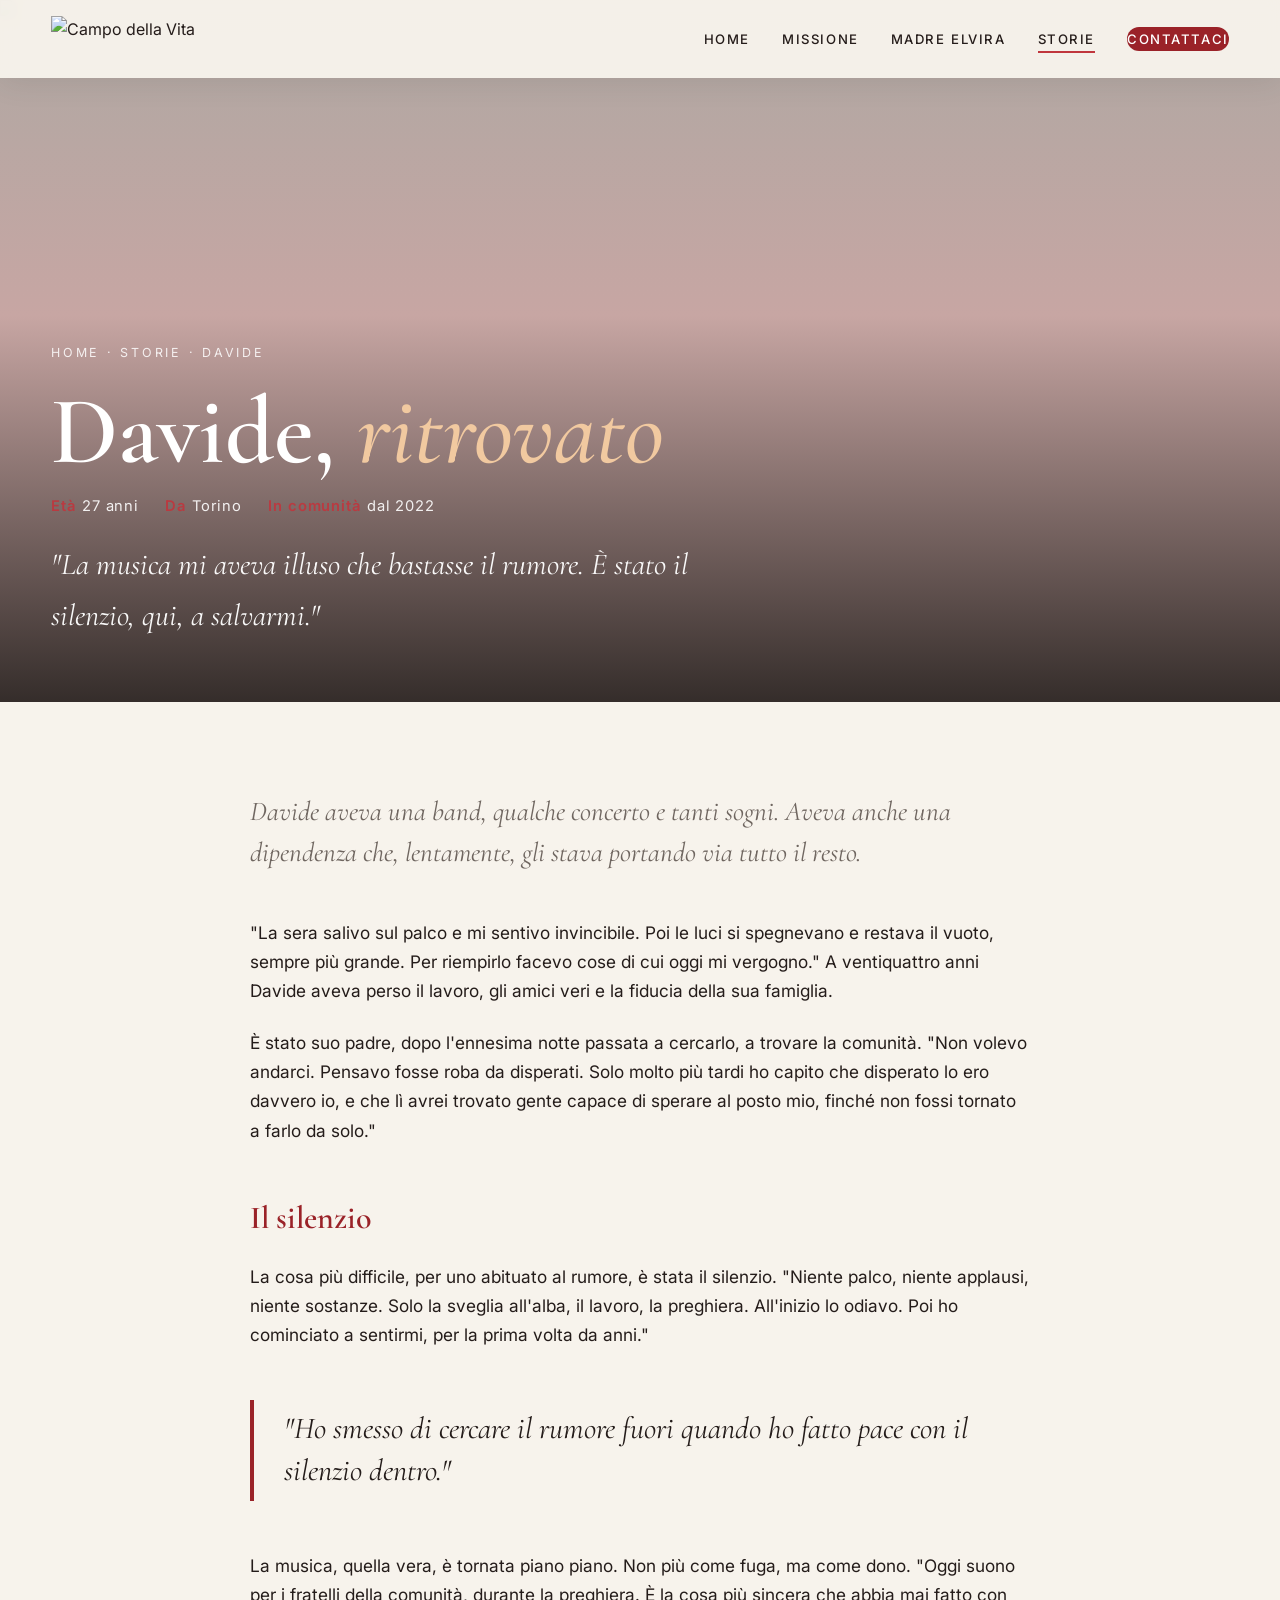
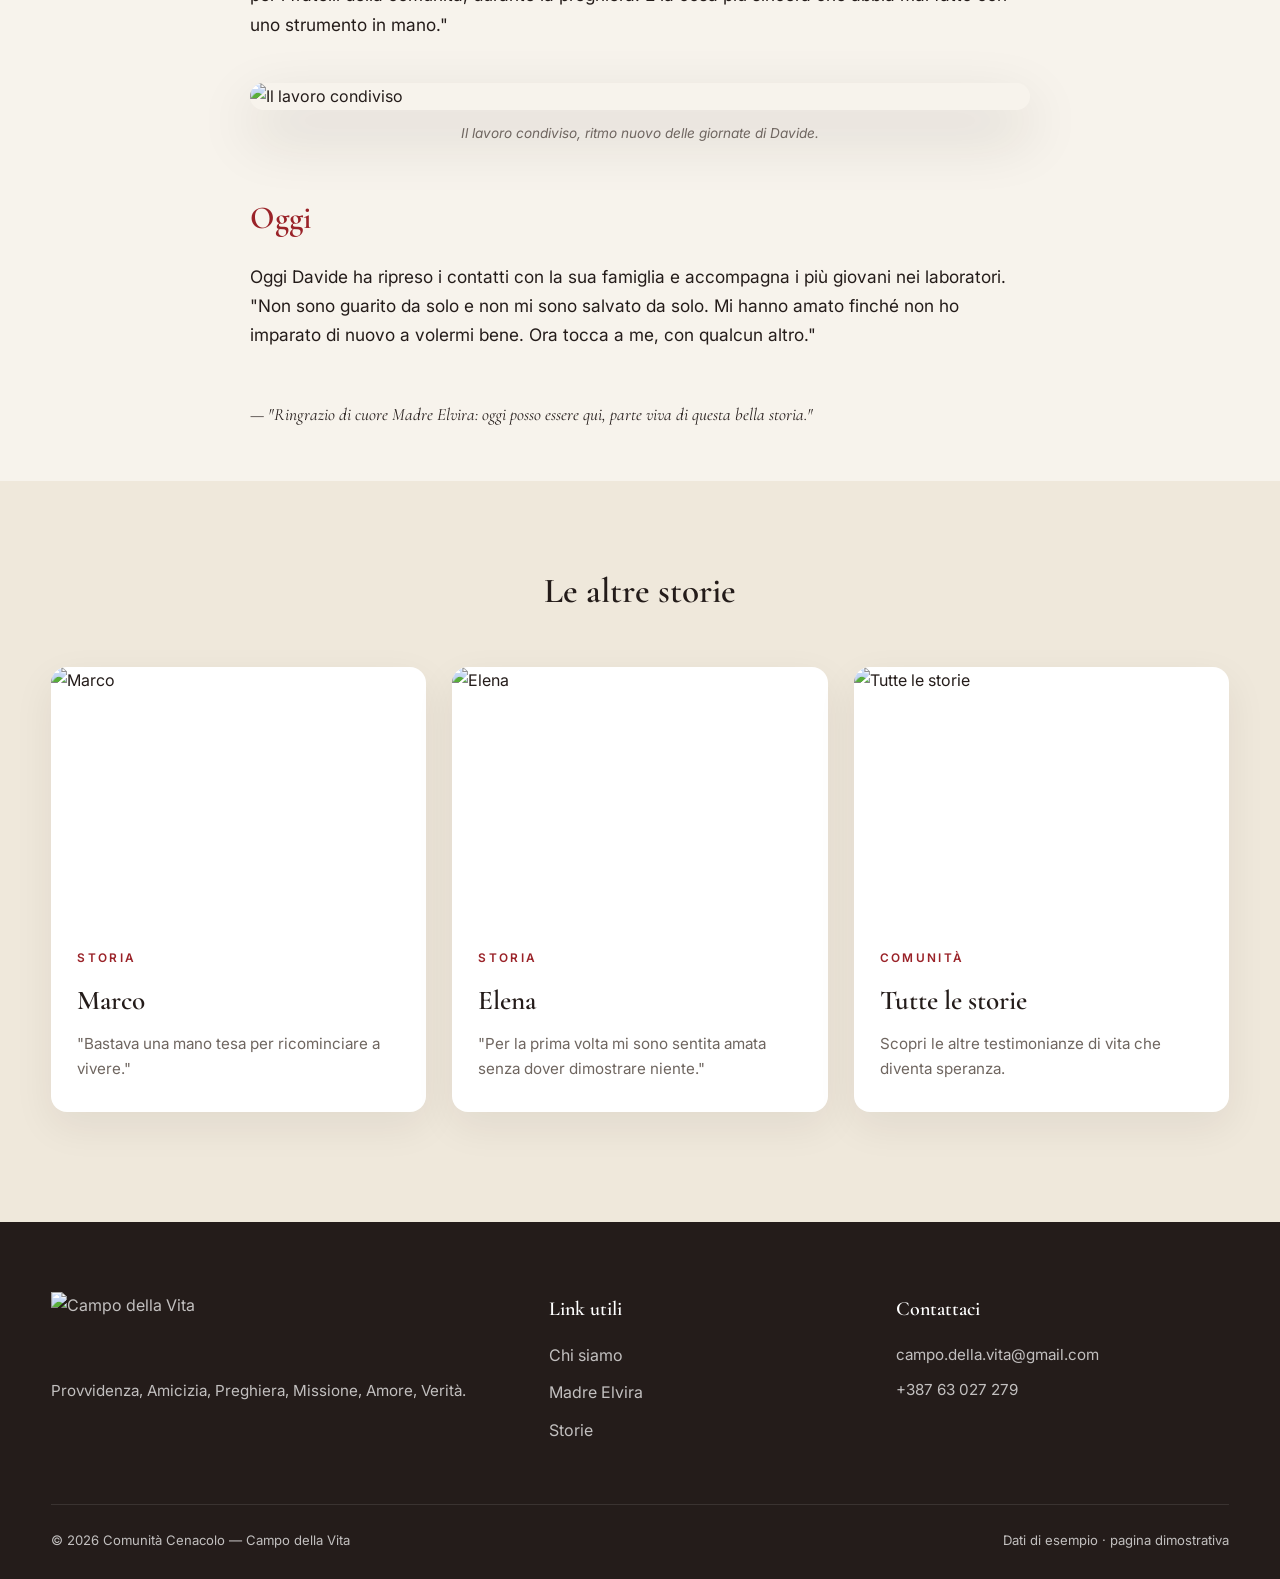
==== storia-davide.html @ 082eca3f "Sito Campo della Vita: home page + 3 pagine storia - Home page con video header YouTube, sezioni mis" ====
<!DOCTYPE html>
<html lang="it">
<head>
<meta charset="UTF-8" />
<meta name="viewport" content="width=device-width, initial-scale=1.0" />
<title>La storia di Davide — Campo della Vita</title>
<meta name="description" content="La storia di Davide, 27 anni, da Torino. Vita che diventa speranza." />
<link rel="preconnect" href="https://fonts.googleapis.com">
<link rel="preconnect" href="https://fonts.gstatic.com" crossorigin>
<link href="https://fonts.googleapis.com/css2?family=Cormorant+Garamond:ital,wght@0,400;0,500;0,600;0,700;1,400;1,500&family=Inter:wght@300;400;500;600;700&display=swap" rel="stylesheet">
<link rel="stylesheet" href="story.css">
</head>
<body>

<!-- NAV -->
<nav class="nav">
  <div class="wrap">
    <a href="index.html" class="logo"><img src="https://www.campodellavita.com/wp-content/uploads/2025/02/LOGO-HEADER-ROSSO-WEB-e1779088622341.png" alt="Campo della Vita"></a>
    <ul class="menu" id="menu">
      <li><a href="index.html">Home</a></li>
      <li><a href="index.html#missione">Missione</a></li>
      <li><a href="index.html#elvira">Madre Elvira</a></li>
      <li><a href="index.html#storie" class="active">Storie</a></li>
      <li><a href="index.html#aiutaci" class="btn-nav">Contattaci</a></li>
    </ul>
    <button class="burger" id="burger" aria-label="Menu"><span></span><span></span><span></span></button>
  </div>
</nav>

<!-- HERO -->
<header class="s-hero">
  <img class="bg" src="https://www.campodellavita.com/wp-content/uploads/2026/05/MICROPHONE-2-scaled.jpeg" alt="Davide">
  <div class="wrap">
    <p class="crumb"><a href="index.html">Home</a> · <a href="index.html#storie">Storie</a> · Davide</p>
    <h1>Davide, <span>ritrovato</span></h1>
    <div class="meta"><span><b>Età</b>27 anni</span><span><b>Da</b>Torino</span><span><b>In comunità</b>dal 2022</span></div>
    <p class="tag">"La musica mi aveva illuso che bastasse il rumore. È stato il silenzio, qui, a salvarmi."</p>
  </div>
</header>

<!-- ARTICLE -->
<article class="article">
  <div class="wrap">
    <p class="intro">Davide aveva una band, qualche concerto e tanti sogni. Aveva anche una dipendenza che, lentamente, gli stava portando via tutto il resto.</p>

    <p>"La sera salivo sul palco e mi sentivo invincibile. Poi le luci si spegnevano e restava il vuoto, sempre più grande. Per riempirlo facevo cose di cui oggi mi vergogno." A ventiquattro anni Davide aveva perso il lavoro, gli amici veri e la fiducia della sua famiglia.</p>

    <p>È stato suo padre, dopo l'ennesima notte passata a cercarlo, a trovare la comunità. "Non volevo andarci. Pensavo fosse roba da disperati. Solo molto più tardi ho capito che disperato lo ero davvero io, e che lì avrei trovato gente capace di sperare al posto mio, finché non fossi tornato a farlo da solo."</p>

    <h2>Il silenzio</h2>
    <p>La cosa più difficile, per uno abituato al rumore, è stata il silenzio. "Niente palco, niente applausi, niente sostanze. Solo la sveglia all'alba, il lavoro, la preghiera. All'inizio lo odiavo. Poi ho cominciato a sentirmi, per la prima volta da anni."</p>

    <div class="pull">"Ho smesso di cercare il rumore fuori quando ho fatto pace con il silenzio dentro."</div>

    <p>La musica, quella vera, è tornata piano piano. Non più come fuga, ma come dono. "Oggi suono per i fratelli della comunità, durante la preghiera. È la cosa più sincera che abbia mai fatto con uno strumento in mano."</p>

    <figure>
      <img src="https://www.campodellavita.com/wp-content/uploads/2026/05/LAVORO-2-scaled-630x430.png" alt="Il lavoro condiviso">
      <figcaption>Il lavoro condiviso, ritmo nuovo delle giornate di Davide.</figcaption>
    </figure>

    <h2>Oggi</h2>
    <p>Oggi Davide ha ripreso i contatti con la sua famiglia e accompagna i più giovani nei laboratori. "Non sono guarito da solo e non mi sono salvato da solo. Mi hanno amato finché non ho imparato di nuovo a volermi bene. Ora tocca a me, con qualcun altro."</p>

    <p class="signoff">— "Ringrazio di cuore Madre Elvira: oggi posso essere qui, parte viva di questa bella storia."</p>
  </div>
</article>

<!-- RELATED -->
<section class="related">
  <div class="wrap">
    <h3>Le altre storie</h3>
    <div class="rel-grid">
      <a class="rel-card" href="storia-marco.html">
        <div class="ph"><img src="https://www.campodellavita.com/wp-content/uploads/2026/05/DSC_3160-scaled-630x430.jpg" alt="Marco"></div>
        <div class="bd"><span>Storia</span><h4>Marco</h4><p>"Bastava una mano tesa per ricominciare a vivere."</p></div>
      </a>
      <a class="rel-card" href="storia-elena.html">
        <div class="ph"><img src="https://www.campodellavita.com/wp-content/uploads/2026/05/LIBERIA-AFRICA-FOTO-630x430.png" alt="Elena"></div>
        <div class="bd"><span>Storia</span><h4>Elena</h4><p>"Per la prima volta mi sono sentita amata senza dover dimostrare niente."</p></div>
      </a>
      <a class="rel-card" href="index.html#storie">
        <div class="ph"><img src="https://www.campodellavita.com/wp-content/uploads/2026/04/madre-elvira-ok.jpg" alt="Tutte le storie"></div>
        <div class="bd"><span>Comunità</span><h4>Tutte le storie</h4><p>Scopri le altre testimonianze di vita che diventa speranza.</p></div>
      </a>
    </div>
  </div>
</section>

<!-- FOOTER -->
<footer>
  <div class="wrap">
    <div class="foot-grid">
      <div class="col">
        <img class="flogo" src="https://www.campodellavita.com/wp-content/uploads/2025/02/footer-logo-bambini-white.png" alt="Campo della Vita">
        <p>Provvidenza, Amicizia, Preghiera, Missione, Amore, Verità.</p>
      </div>
      <div class="col">
        <h5>Link utili</h5>
        <ul>
          <li><a href="index.html#missione">Chi siamo</a></li>
          <li><a href="index.html#elvira">Madre Elvira</a></li>
          <li><a href="index.html#storie">Storie</a></li>
        </ul>
      </div>
      <div class="col">
        <h5>Contattaci</h5>
        <p><a href="mailto:campo.della.vita@gmail.com">campo.della.vita@gmail.com</a></p>
        <p><a href="tel:+38763027279">+387 63 027 279</a></p>
      </div>
    </div>
    <div class="foot-bottom">
      <span>© 2026 Comunità Cenacolo — Campo della Vita</span>
      <span>Dati di esempio · pagina dimostrativa</span>
    </div>
  </div>
</footer>

<script>
const burger=document.getElementById('burger'),menu=document.getElementById('menu');
burger.addEventListener('click',()=>menu.classList.toggle('open'));
</script>
</body>
</html>
---- story.css ----
/* ===== Shared styles for Campo della Vita — story pages ===== */
:root{
  --rosso:#9a2228;--rosso-scuro:#6e161b;--rosso-chiaro:#c0363d;
  --crema:#f7f3ec;--crema-2:#efe8db;--inchiostro:#241c1a;--grigio:#6f6660;
  --serif:'Cormorant Garamond',Georgia,serif;--sans:'Inter',system-ui,sans-serif;
}
*{margin:0;padding:0;box-sizing:border-box}
html{scroll-behavior:smooth}
body{font-family:var(--sans);color:var(--inchiostro);background:var(--crema);line-height:1.7;overflow-x:hidden}
img{max-width:100%;display:block}
a{text-decoration:none;color:inherit}
.wrap{width:min(1200px,92%);margin-inline:auto}
.eyebrow{display:inline-block;font-size:.78rem;letter-spacing:.32em;text-transform:uppercase;color:var(--rosso);font-weight:600;margin-bottom:16px}
.sec-title{font-family:var(--serif);font-weight:600;font-size:clamp(2rem,4vw,3rem);line-height:1.12}
.sec-title .it{font-style:italic;color:var(--rosso)}

/* NAV */
.nav{position:fixed;top:0;left:0;width:100%;z-index:100;padding:16px 0;background:rgba(247,243,236,.96);box-shadow:0 6px 30px rgba(0,0,0,.07);backdrop-filter:blur(6px)}
.nav .wrap{display:flex;align-items:center;justify-content:space-between}
.nav .logo img{height:46px}
.menu{display:flex;gap:32px;align-items:center;list-style:none}
.menu a{font-size:.82rem;font-weight:500;letter-spacing:.12em;text-transform:uppercase;color:var(--inchiostro);position:relative;padding:4px 0}
.menu a::after{content:'';position:absolute;left:0;bottom:-2px;width:0;height:2px;background:var(--rosso-chiaro);transition:.3s}
.menu a:hover::after{width:100%}
.menu a.active::after{width:100%}
.btn-nav{background:var(--rosso);color:#fff!important;padding:11px 24px;border-radius:40px;letter-spacing:.1em;transition:.3s}
.btn-nav:hover{background:var(--rosso-scuro)}
.btn-nav::after{display:none!important}
.burger{display:none;flex-direction:column;gap:5px;cursor:pointer;background:none;border:0}
.burger span{width:26px;height:2px;background:var(--inchiostro);transition:.3s}

/* STORY HERO */
.s-hero{position:relative;min-height:78vh;display:flex;align-items:flex-end;color:#fff;overflow:hidden}
.s-hero img.bg{position:absolute;inset:0;width:100%;height:100%;object-fit:cover;z-index:-2}
.s-hero::after{content:'';position:absolute;inset:0;background:linear-gradient(180deg,rgba(36,28,26,.35),rgba(110,22,27,.35) 45%,rgba(36,28,26,.92));z-index:-1}
.s-hero .wrap{padding:140px 0 60px;animation:fadeUp 1.1s ease both}
.s-hero .crumb{font-size:.78rem;letter-spacing:.22em;text-transform:uppercase;opacity:.85;margin-bottom:20px}
.s-hero .crumb a:hover{color:var(--rosso-chiaro)}
.s-hero h1{font-family:var(--serif);font-weight:600;font-size:clamp(3rem,8vw,6rem);line-height:1;margin-bottom:14px}
.s-hero h1 span{font-style:italic;font-weight:500;color:#f1c9a0}
.s-hero .meta{display:flex;gap:26px;flex-wrap:wrap;font-size:.92rem;letter-spacing:.06em;opacity:.9;margin-bottom:20px}
.s-hero .meta b{color:var(--rosso-chiaro);font-weight:600;margin-right:6px}
.s-hero .tag{font-family:var(--serif);font-style:italic;font-size:clamp(1.3rem,2.4vw,1.9rem);max-width:680px;opacity:.96}

/* ARTICLE */
.article{padding:90px 0 30px}
.article .wrap{max-width:780px}
.article .intro{font-family:var(--serif);font-size:1.7rem;font-style:italic;color:var(--grigio);line-height:1.5;margin-bottom:44px}
.article h2{font-family:var(--serif);font-weight:600;font-size:2rem;color:var(--rosso);margin:46px 0 16px}
.article p{font-size:1.08rem;color:var(--inchiostro);margin-bottom:22px}
.article .pull{margin:50px 0;padding:8px 0 8px 30px;border-left:4px solid var(--rosso);font-family:var(--serif);font-style:italic;font-size:1.9rem;line-height:1.4;color:var(--inchiostro)}
.article figure{margin:44px 0}
.article figure img{width:100%;border-radius:16px;box-shadow:0 24px 60px rgba(36,28,26,.16)}
.article figcaption{margin-top:12px;font-size:.85rem;color:var(--grigio);text-align:center;font-style:italic}
.signoff{margin:50px 0 10px;font-family:var(--serif);font-style:italic;font-size:1.3rem;color:var(--rosso)}

/* RELATED */
.related{padding:80px 0 110px;background:var(--crema-2)}
.related h3{font-family:var(--serif);font-weight:600;font-size:2.2rem;text-align:center;margin-bottom:46px}
.rel-grid{display:grid;grid-template-columns:repeat(3,1fr);gap:26px}
.rel-card{background:#fff;border-radius:16px;overflow:hidden;box-shadow:0 14px 40px rgba(36,28,26,.07);transition:.4s;display:block}
.rel-card:hover{transform:translateY(-8px);box-shadow:0 26px 60px rgba(110,22,27,.14)}
.rel-card .ph{aspect-ratio:3/2;overflow:hidden}
.rel-card .ph img{width:100%;height:100%;object-fit:cover;transition:.6s}
.rel-card:hover .ph img{transform:scale(1.07)}
.rel-card .bd{padding:26px 26px 30px}
.rel-card .bd span{font-size:.74rem;letter-spacing:.2em;text-transform:uppercase;color:var(--rosso);font-weight:600}
.rel-card .bd h4{font-family:var(--serif);font-size:1.7rem;font-weight:600;margin:8px 0 6px}
.rel-card .bd p{color:var(--grigio);font-size:.95rem}

/* FOOTER */
footer{background:var(--inchiostro);color:rgba(255,255,255,.72);padding:70px 0 28px}
.foot-grid{display:grid;grid-template-columns:1.5fr 1fr 1.1fr;gap:44px}
.foot-grid img.flogo{height:66px;margin-bottom:20px}
footer h5{color:#fff;font-family:var(--serif);font-size:1.25rem;margin-bottom:16px;font-weight:600}
footer ul{list-style:none}
footer li{margin-bottom:10px}
footer a:hover{color:#fff}
footer .col p{font-size:.95rem;margin-bottom:9px}
.foot-bottom{border-top:1px solid rgba(255,255,255,.1);margin-top:50px;padding-top:24px;display:flex;justify-content:space-between;flex-wrap:wrap;gap:12px;font-size:.82rem}

@keyframes fadeUp{from{opacity:0;transform:translateY(40px)}to{opacity:1;transform:none}}

@media(max-width:960px){
  .menu{position:fixed;inset:0 0 0 auto;width:min(320px,80%);background:var(--rosso-scuro);flex-direction:column;justify-content:center;gap:24px;transform:translateX(100%);transition:.4s;padding:40px}
  .menu.open{transform:none}
  .menu a{color:#fff!important;font-size:1rem}
  .burger{display:flex;z-index:101}
  .rel-grid{grid-template-columns:1fr}
  .foot-grid{grid-template-columns:1fr 1fr;gap:32px}
}
@media(max-width:560px){.foot-grid{grid-template-columns:1fr}}
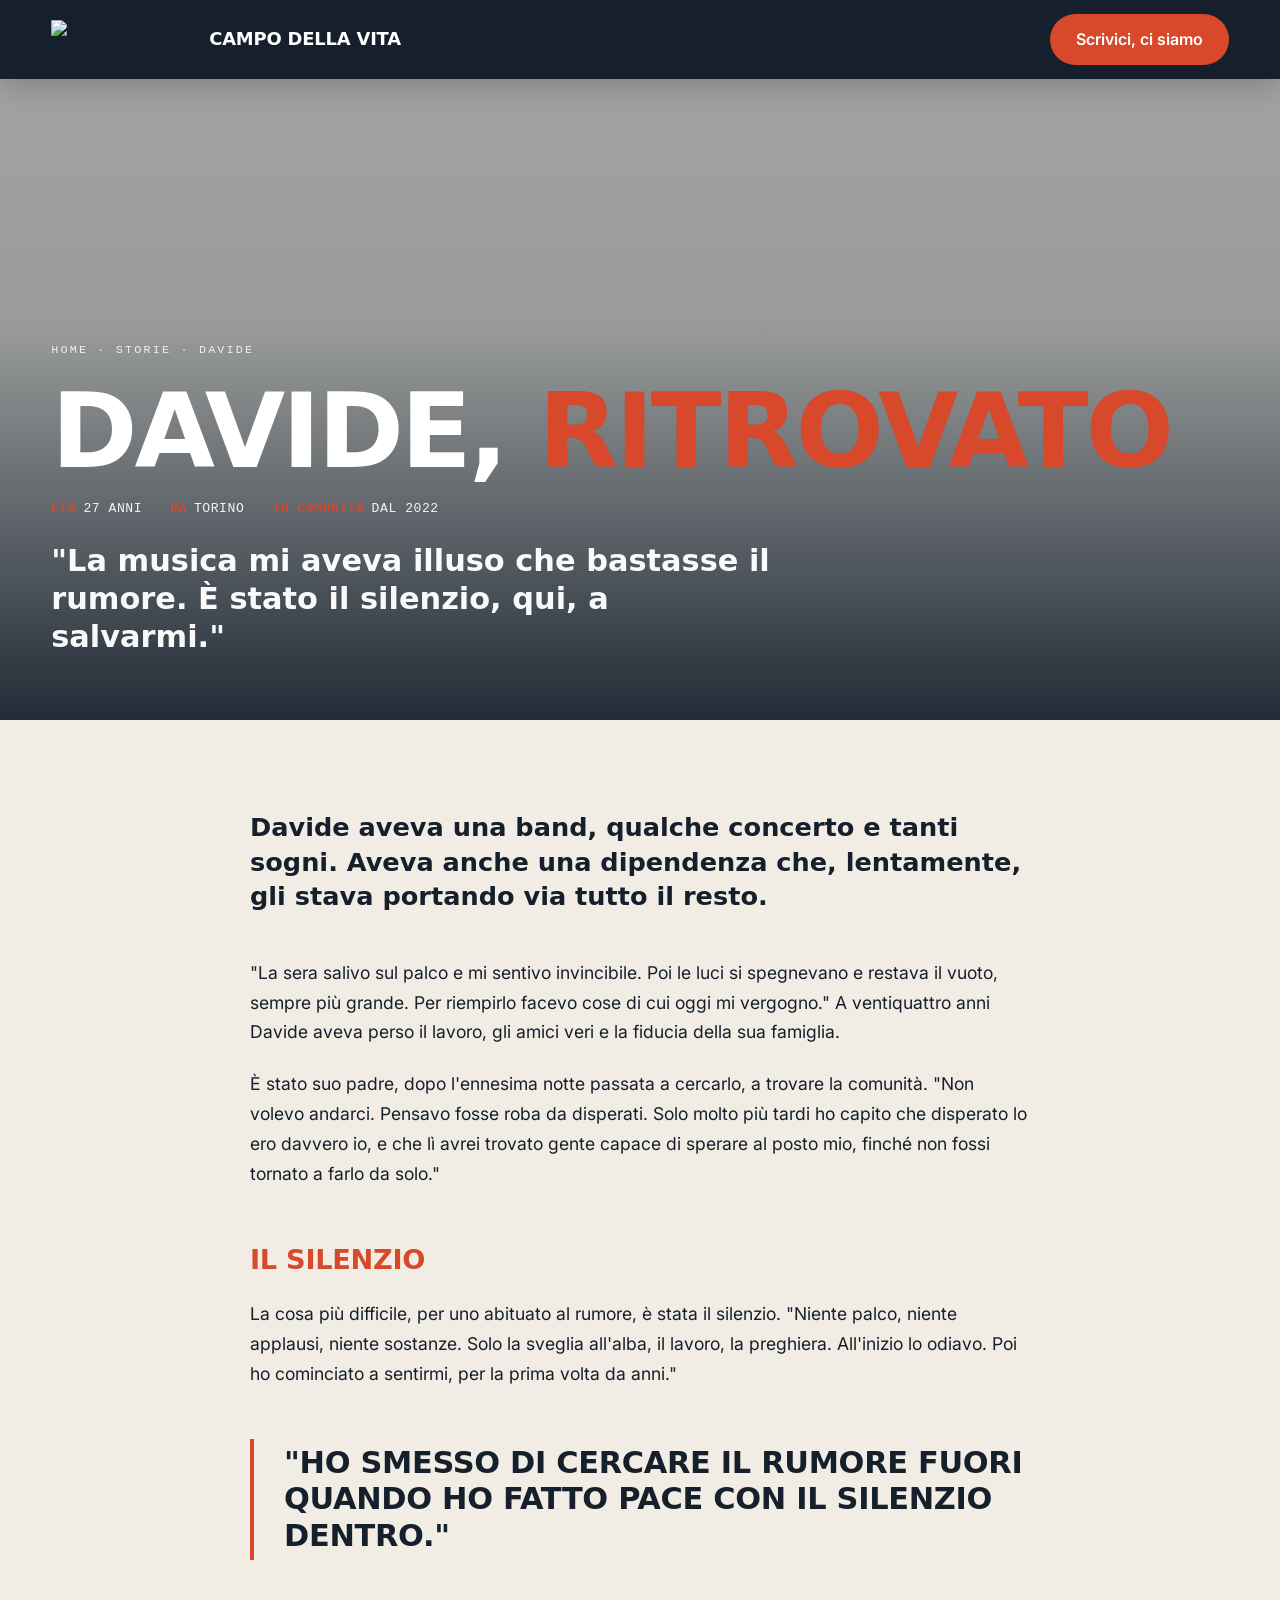
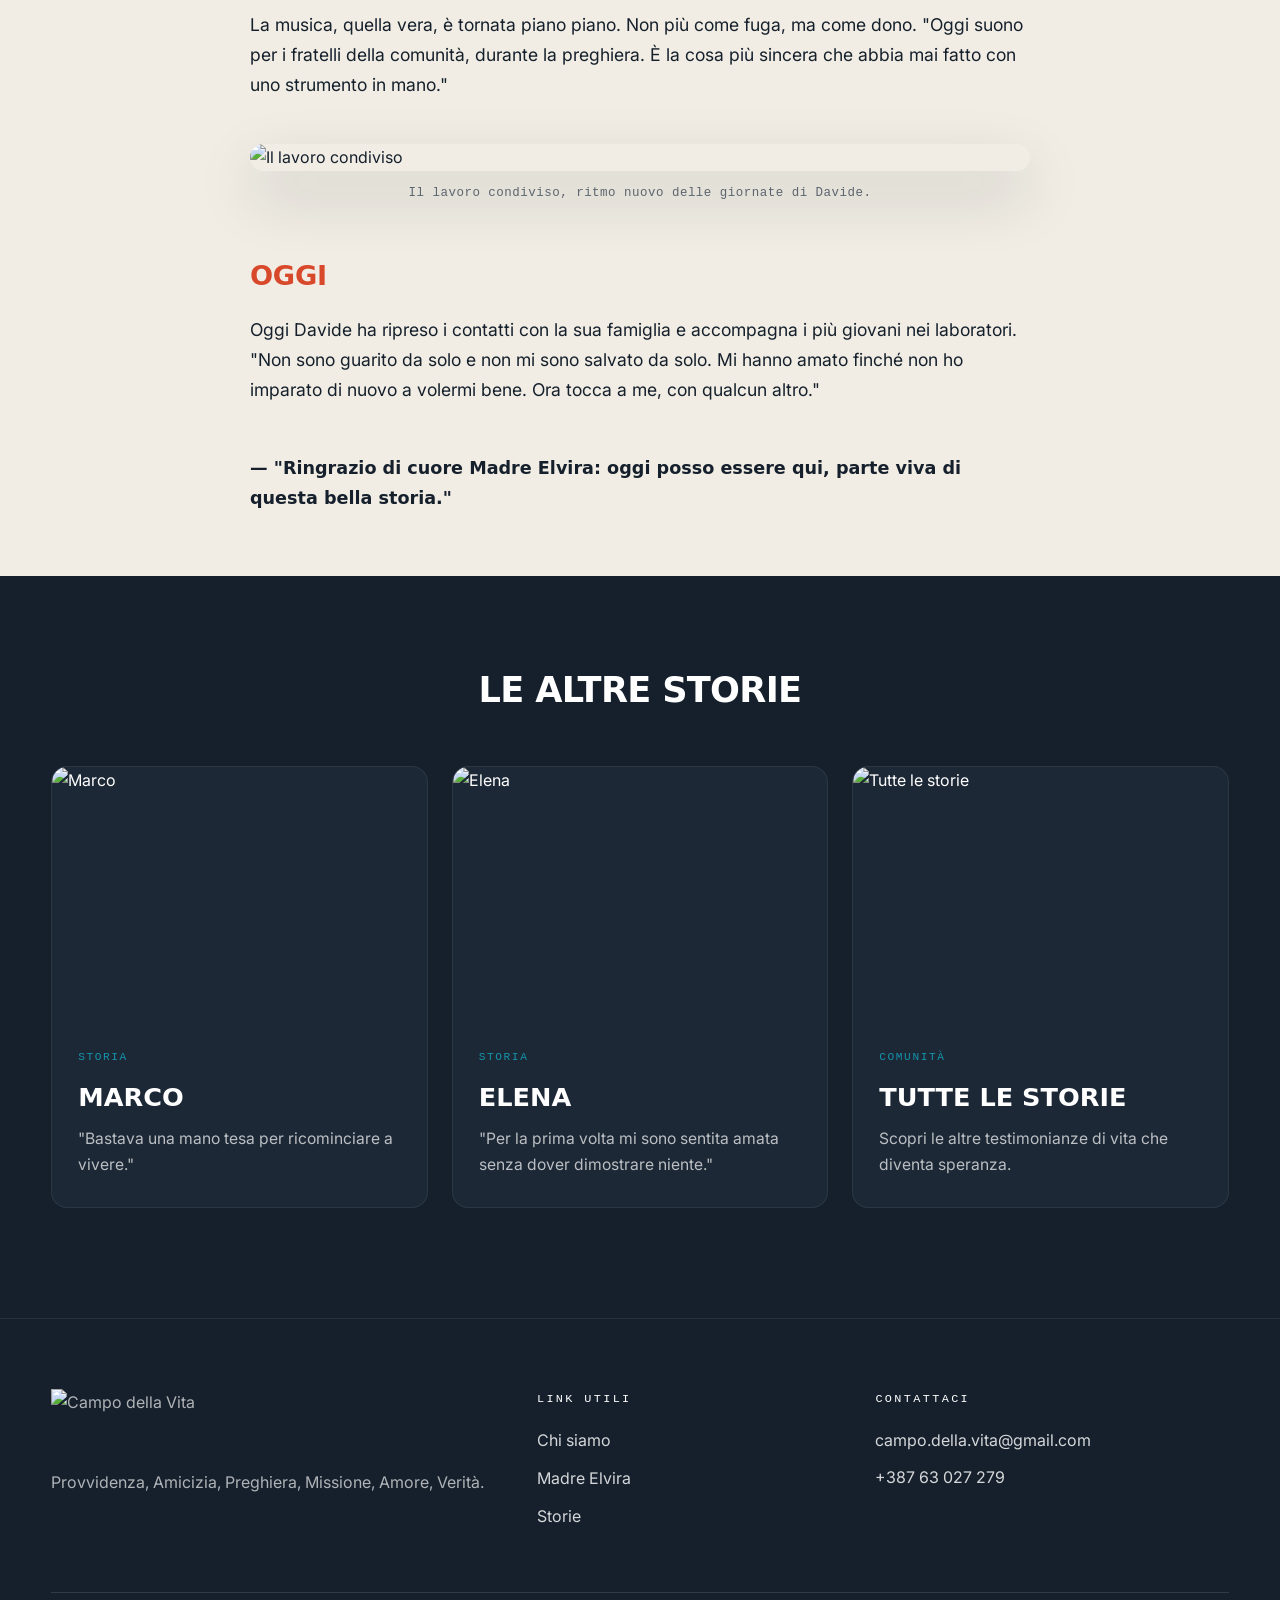
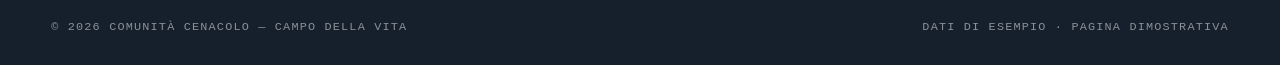
==== commit be8a6bdd: "Restyle editoriale + nuove sezioni e pagine programmi" ====
--- a/storia-davide.html
+++ b/storia-davide.html
@@ -15,15 +15,11 @@
 <!-- NAV -->
 <nav class="nav">
   <div class="wrap">
-    <a href="index.html" class="logo"><img src="https://www.campodellavita.com/wp-content/uploads/2025/02/LOGO-HEADER-ROSSO-WEB-e1779088622341.png" alt="Campo della Vita"></a>
-    <ul class="menu" id="menu">
-      <li><a href="index.html">Home</a></li>
-      <li><a href="index.html#missione">Missione</a></li>
-      <li><a href="index.html#elvira">Madre Elvira</a></li>
-      <li><a href="index.html#storie" class="active">Storie</a></li>
-      <li><a href="index.html#aiutaci" class="btn-nav">Contattaci</a></li>
-    </ul>
-    <button class="burger" id="burger" aria-label="Menu"><span></span><span></span><span></span></button>
+    <a href="index.html" class="brand">
+      <img src="https://www.campodellavita.com/wp-content/uploads/2025/02/LOGO-HEADER-BIANCO-WEB-e1779092010488.png" alt="Campo della Vita">
+      <span>Campo della Vita</span>
+    </a>
+    <a href="index.html#aiuto" class="btn-nav">Scrivici, ci siamo</a>
   </div>
 </nav>
 
@@ -116,9 +112,5 @@
   </div>
 </footer>
 
-<script>
-const burger=document.getElementById('burger'),menu=document.getElementById('menu');
-burger.addEventListener('click',()=>menu.classList.toggle('open'));
-</script>
 </body>
 </html>
--- a/story.css
+++ b/story.css
@@ -1,91 +1,82 @@
 /* ===== Shared styles for Campo della Vita — story pages ===== */
 :root{
-  --rosso:#9a2228;--rosso-scuro:#6e161b;--rosso-chiaro:#c0363d;
-  --crema:#f7f3ec;--crema-2:#efe8db;--inchiostro:#241c1a;--grigio:#6f6660;
-  --serif:'Cormorant Garamond',Georgia,serif;--sans:'Inter',system-ui,sans-serif;
+  --ink:#15202c;--ink-2:#1c2836;--orange:#d8482a;--orange-d:#bd3a1f;
+  --teal:#1693ab;--teal-d:#127f93;--cream:#f1ede4;--cream-2:#e7e1d4;
+  --line:rgba(21,32,44,.16);--grigio:#5c6470;
+  --display:'Archivo',system-ui,sans-serif;--mono:'Space Mono',ui-monospace,monospace;--sans:'Inter',system-ui,sans-serif;
 }
 *{margin:0;padding:0;box-sizing:border-box}
 html{scroll-behavior:smooth}
-body{font-family:var(--sans);color:var(--inchiostro);background:var(--crema);line-height:1.7;overflow-x:hidden}
+body{font-family:var(--sans);color:var(--ink);background:var(--cream);line-height:1.7;overflow-x:hidden}
 img{max-width:100%;display:block}
 a{text-decoration:none;color:inherit}
-.wrap{width:min(1200px,92%);margin-inline:auto}
-.eyebrow{display:inline-block;font-size:.78rem;letter-spacing:.32em;text-transform:uppercase;color:var(--rosso);font-weight:600;margin-bottom:16px}
-.sec-title{font-family:var(--serif);font-weight:600;font-size:clamp(2rem,4vw,3rem);line-height:1.12}
-.sec-title .it{font-style:italic;color:var(--rosso)}
+.wrap{width:min(1240px,92%);margin-inline:auto}
+.eyebrow{display:inline-block;font-family:var(--mono);font-size:.74rem;letter-spacing:.28em;text-transform:uppercase;color:var(--orange);margin-bottom:18px}
 
 /* NAV */
-.nav{position:fixed;top:0;left:0;width:100%;z-index:100;padding:16px 0;background:rgba(247,243,236,.96);box-shadow:0 6px 30px rgba(0,0,0,.07);backdrop-filter:blur(6px)}
+.nav{position:fixed;top:0;left:0;width:100%;z-index:100;padding:14px 0;background:var(--ink);box-shadow:0 8px 30px rgba(0,0,0,.2)}
 .nav .wrap{display:flex;align-items:center;justify-content:space-between}
-.nav .logo img{height:46px}
-.menu{display:flex;gap:32px;align-items:center;list-style:none}
-.menu a{font-size:.82rem;font-weight:500;letter-spacing:.12em;text-transform:uppercase;color:var(--inchiostro);position:relative;padding:4px 0}
-.menu a::after{content:'';position:absolute;left:0;bottom:-2px;width:0;height:2px;background:var(--rosso-chiaro);transition:.3s}
-.menu a:hover::after{width:100%}
-.menu a.active::after{width:100%}
-.btn-nav{background:var(--rosso);color:#fff!important;padding:11px 24px;border-radius:40px;letter-spacing:.1em;transition:.3s}
-.btn-nav:hover{background:var(--rosso-scuro)}
-.btn-nav::after{display:none!important}
-.burger{display:none;flex-direction:column;gap:5px;cursor:pointer;background:none;border:0}
-.burger span{width:26px;height:2px;background:var(--inchiostro);transition:.3s}
+.brand{display:flex;align-items:center;gap:14px}
+.brand img{height:40px}
+.brand span{font-family:var(--display);font-weight:800;font-size:1.12rem;letter-spacing:-.01em;color:#fff;text-transform:uppercase}
+.btn-nav{background:var(--orange);color:#fff!important;padding:12px 26px;border-radius:40px;font-weight:600;transition:.3s}
+.btn-nav:hover{background:var(--orange-d);transform:translateY(-2px)}
 
 /* STORY HERO */
-.s-hero{position:relative;min-height:78vh;display:flex;align-items:flex-end;color:#fff;overflow:hidden}
+.s-hero{position:relative;min-height:80vh;display:flex;align-items:flex-end;color:#fff;overflow:hidden}
 .s-hero img.bg{position:absolute;inset:0;width:100%;height:100%;object-fit:cover;z-index:-2}
-.s-hero::after{content:'';position:absolute;inset:0;background:linear-gradient(180deg,rgba(36,28,26,.35),rgba(110,22,27,.35) 45%,rgba(36,28,26,.92));z-index:-1}
-.s-hero .wrap{padding:140px 0 60px;animation:fadeUp 1.1s ease both}
-.s-hero .crumb{font-size:.78rem;letter-spacing:.22em;text-transform:uppercase;opacity:.85;margin-bottom:20px}
-.s-hero .crumb a:hover{color:var(--rosso-chiaro)}
-.s-hero h1{font-family:var(--serif);font-weight:600;font-size:clamp(3rem,8vw,6rem);line-height:1;margin-bottom:14px}
-.s-hero h1 span{font-style:italic;font-weight:500;color:#f1c9a0}
-.s-hero .meta{display:flex;gap:26px;flex-wrap:wrap;font-size:.92rem;letter-spacing:.06em;opacity:.9;margin-bottom:20px}
-.s-hero .meta b{color:var(--rosso-chiaro);font-weight:600;margin-right:6px}
-.s-hero .tag{font-family:var(--serif);font-style:italic;font-size:clamp(1.3rem,2.4vw,1.9rem);max-width:680px;opacity:.96}
+.s-hero::after{content:'';position:absolute;inset:0;background:linear-gradient(180deg,rgba(21,32,44,.35),rgba(21,32,44,.4) 45%,rgba(21,32,44,.94));z-index:-1}
+.s-hero .wrap{padding:150px 0 64px;animation:fadeUp 1s ease both}
+.s-hero .crumb{font-family:var(--mono);font-size:.74rem;letter-spacing:.18em;text-transform:uppercase;opacity:.85;margin-bottom:24px}
+.s-hero .crumb a:hover{color:var(--orange)}
+.s-hero h1{font-family:var(--display);font-weight:900;font-size:clamp(3rem,8.5vw,6.5rem);line-height:.92;letter-spacing:-.03em;text-transform:uppercase;margin-bottom:18px}
+.s-hero h1 span{color:var(--orange)}
+.s-hero .meta{display:flex;gap:28px;flex-wrap:wrap;font-family:var(--mono);font-size:.82rem;letter-spacing:.04em;text-transform:uppercase;opacity:.92;margin-bottom:22px}
+.s-hero .meta b{color:var(--orange);font-weight:700;margin-right:7px}
+.s-hero .tag{font-family:var(--display);font-weight:700;font-size:clamp(1.3rem,2.4vw,1.9rem);max-width:720px;line-height:1.25;opacity:.97}
 
 /* ARTICLE */
-.article{padding:90px 0 30px}
+.article{padding:90px 0 40px}
 .article .wrap{max-width:780px}
-.article .intro{font-family:var(--serif);font-size:1.7rem;font-style:italic;color:var(--grigio);line-height:1.5;margin-bottom:44px}
-.article h2{font-family:var(--serif);font-weight:600;font-size:2rem;color:var(--rosso);margin:46px 0 16px}
-.article p{font-size:1.08rem;color:var(--inchiostro);margin-bottom:22px}
-.article .pull{margin:50px 0;padding:8px 0 8px 30px;border-left:4px solid var(--rosso);font-family:var(--serif);font-style:italic;font-size:1.9rem;line-height:1.4;color:var(--inchiostro)}
+.article .intro{font-family:var(--display);font-weight:700;font-size:1.6rem;line-height:1.35;margin-bottom:44px}
+.article h2{font-family:var(--display);font-weight:800;font-size:1.7rem;text-transform:uppercase;letter-spacing:-.01em;color:var(--orange);margin:48px 0 16px}
+.article p{font-size:1.1rem;color:var(--ink);margin-bottom:22px}
+.article .pull{margin:50px 0;padding:6px 0 6px 30px;border-left:4px solid var(--orange);font-family:var(--display);font-weight:800;font-size:1.9rem;line-height:1.2;text-transform:uppercase;letter-spacing:-.01em}
 .article figure{margin:44px 0}
-.article figure img{width:100%;border-radius:16px;box-shadow:0 24px 60px rgba(36,28,26,.16)}
-.article figcaption{margin-top:12px;font-size:.85rem;color:var(--grigio);text-align:center;font-style:italic}
-.signoff{margin:50px 0 10px;font-family:var(--serif);font-style:italic;font-size:1.3rem;color:var(--rosso)}
+.article figure img{width:100%;border-radius:14px;box-shadow:0 24px 60px rgba(21,32,44,.18)}
+.article figcaption{margin-top:12px;font-family:var(--mono);font-size:.78rem;letter-spacing:.04em;color:var(--grigio);text-align:center}
+.signoff{margin:50px 0 10px;font-family:var(--display);font-weight:700;font-size:1.35rem;color:var(--orange)}
 
 /* RELATED */
-.related{padding:80px 0 110px;background:var(--crema-2)}
-.related h3{font-family:var(--serif);font-weight:600;font-size:2.2rem;text-align:center;margin-bottom:46px}
-.rel-grid{display:grid;grid-template-columns:repeat(3,1fr);gap:26px}
-.rel-card{background:#fff;border-radius:16px;overflow:hidden;box-shadow:0 14px 40px rgba(36,28,26,.07);transition:.4s;display:block}
-.rel-card:hover{transform:translateY(-8px);box-shadow:0 26px 60px rgba(110,22,27,.14)}
+.related{padding:84px 0 110px;background:var(--ink);color:#fff}
+.related h3{font-family:var(--display);font-weight:900;font-size:2.2rem;text-transform:uppercase;letter-spacing:-.02em;text-align:center;margin-bottom:46px}
+.rel-grid{display:grid;grid-template-columns:repeat(3,1fr);gap:24px}
+.rel-card{background:var(--ink-2);border:1px solid rgba(255,255,255,.07);border-radius:16px;overflow:hidden;transition:.4s;display:block}
+.rel-card:hover{transform:translateY(-8px);border-color:var(--orange)}
 .rel-card .ph{aspect-ratio:3/2;overflow:hidden}
 .rel-card .ph img{width:100%;height:100%;object-fit:cover;transition:.6s}
 .rel-card:hover .ph img{transform:scale(1.07)}
-.rel-card .bd{padding:26px 26px 30px}
-.rel-card .bd span{font-size:.74rem;letter-spacing:.2em;text-transform:uppercase;color:var(--rosso);font-weight:600}
-.rel-card .bd h4{font-family:var(--serif);font-size:1.7rem;font-weight:600;margin:8px 0 6px}
-.rel-card .bd p{color:var(--grigio);font-size:.95rem}
+.rel-card .bd{padding:24px 26px 28px}
+.rel-card .bd span{font-family:var(--mono);font-size:.7rem;letter-spacing:.14em;text-transform:uppercase;color:var(--teal)}
+.rel-card .bd h4{font-family:var(--display);font-weight:800;font-size:1.6rem;text-transform:uppercase;margin:8px 0 6px}
+.rel-card .bd p{color:rgba(255,255,255,.7);font-size:.98rem}
 
 /* FOOTER */
-footer{background:var(--inchiostro);color:rgba(255,255,255,.72);padding:70px 0 28px}
-.foot-grid{display:grid;grid-template-columns:1.5fr 1fr 1.1fr;gap:44px}
-.foot-grid img.flogo{height:66px;margin-bottom:20px}
-footer h5{color:#fff;font-family:var(--serif);font-size:1.25rem;margin-bottom:16px;font-weight:600}
+footer{background:var(--ink);color:rgba(255,255,255,.66);padding:70px 0 28px;border-top:1px solid rgba(255,255,255,.08)}
+.foot-grid{display:grid;grid-template-columns:1.5fr 1fr 1.2fr;gap:44px}
+.foot-grid img.flogo{height:60px;margin-bottom:20px}
+footer h5{color:#fff;font-family:var(--mono);font-size:.74rem;letter-spacing:.2em;text-transform:uppercase;margin-bottom:18px;font-weight:400}
 footer ul{list-style:none}
-footer li{margin-bottom:10px}
-footer a:hover{color:#fff}
-footer .col p{font-size:.95rem;margin-bottom:9px}
-.foot-bottom{border-top:1px solid rgba(255,255,255,.1);margin-top:50px;padding-top:24px;display:flex;justify-content:space-between;flex-wrap:wrap;gap:12px;font-size:.82rem}
+footer li{margin-bottom:11px}
+footer .col a{color:rgba(255,255,255,.82)}
+footer a:hover{color:var(--orange)}
+footer .col p{font-size:1rem;margin-bottom:10px}
+.foot-bottom{border-top:1px solid rgba(255,255,255,.12);margin-top:50px;padding-top:24px;display:flex;justify-content:space-between;flex-wrap:wrap;gap:12px;font-family:var(--mono);font-size:.74rem;letter-spacing:.1em;text-transform:uppercase;color:rgba(255,255,255,.5)}
 
 @keyframes fadeUp{from{opacity:0;transform:translateY(40px)}to{opacity:1;transform:none}}
 
 @media(max-width:960px){
-  .menu{position:fixed;inset:0 0 0 auto;width:min(320px,80%);background:var(--rosso-scuro);flex-direction:column;justify-content:center;gap:24px;transform:translateX(100%);transition:.4s;padding:40px}
-  .menu.open{transform:none}
-  .menu a{color:#fff!important;font-size:1rem}
-  .burger{display:flex;z-index:101}
+  .brand span{display:none}
   .rel-grid{grid-template-columns:1fr}
   .foot-grid{grid-template-columns:1fr 1fr;gap:32px}
 }
